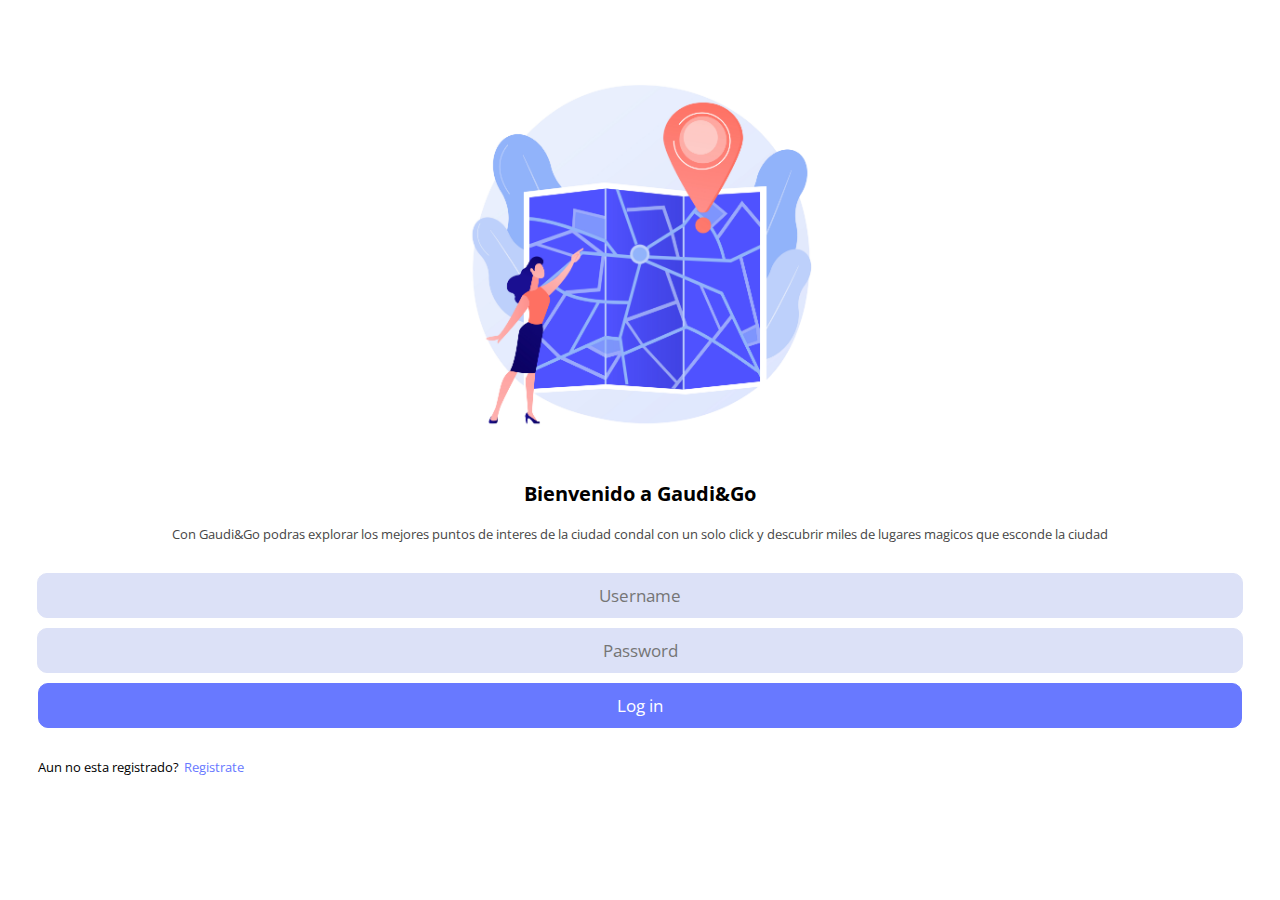
==== index.html @ 38e01262 "07/03" ====
<!DOCTYPE html>
<html lang="en">

<head>
    <meta charset="UTF-8">
    <meta http-equiv="X-UA-Compatible" content="IE=edge">
    <meta name="viewport" content="width=device-width, initial-scale=1.0">
    <title>GAUDI&GO</title>
    <link rel="stylesheet" href="app.css">
</head>

<body>
    <div class="container-login">
        <img src="img/login-pic/pic5.jpg" alt="algo a fallado">
        <h1>Bienvenido a Gaudi&Go</h1>
        <p>Con Gaudi&Go podras explorar los mejores puntos de interes de la ciudad condal con un solo click y descubrir miles de lugares magicos que esconde la ciudad</p>
        <input type="text" placeholder="Username">
        <input type="password" placeholder="Password">
        <input type="submit" value="Log in">
    </div>
    <div class="texto-registrate-inicia">
        <p>Aun no esta registrado?</p>
        <a href="sign-in.html">Registrate</a>
    </div>
</body>

</html>
---- app.css ----
@import url('https://fonts.googleapis.com/css2?family=Open+Sans&display=swap');
* {
    font-family: 'Open Sans', sans-serif;
}

:root {
    --color-1: #6879FF;
    --color-2: #dce1f7;
}

.container-login {
    display: flex;
    justify-content: center;
    align-items: center;
    flex-direction: column;
    margin: 30px;
}

.container-login h1 {
    margin-bottom: 0;
    margin-top: 0;
    font-size: 20px;
}

.container-login p {
    text-align: justify;
    color: rgb(70, 70, 70);
    font-size: 13px;
    margin-top: 18px;
    margin-bottom: 30px;
}

.container-login img {
    width: 450px;
    text-align: center;
    margin-bottom: 0;
}

.container-login input[type="text"],
.container-login input[type="password"] {
    border: 1px solid var(--color-2);
    border-radius: 10px;
    text-align: center;
    width: 100%;
    margin-bottom: 10px;
    padding: 10px 0px;
    background-color: var(--color-2);
    font-size: 17px;
}

.container-login input:focus[type="text"],
.container-login input:focus[type="password"] {
    outline: none;
}

.container-login input[type="submit"] {
    border: 1px solid var(--color-1);
    border-radius: 10px;
    text-align: center;
    width: 100%;
    padding: 10px 0px;
    background-color: var(--color-1);
    font-size: 17px;
    cursor: pointer;
    color: white;
}

.texto-registrate-inicia {
    margin-left: 30px;
    font-size: 13px;
    display: flex;
}

.texto-registrate-inicia p {
    margin-top: 0;
}

.texto-registrate-inicia a {
    margin-left: 5px;
    text-decoration: none;
    color: var(--color-1);
}
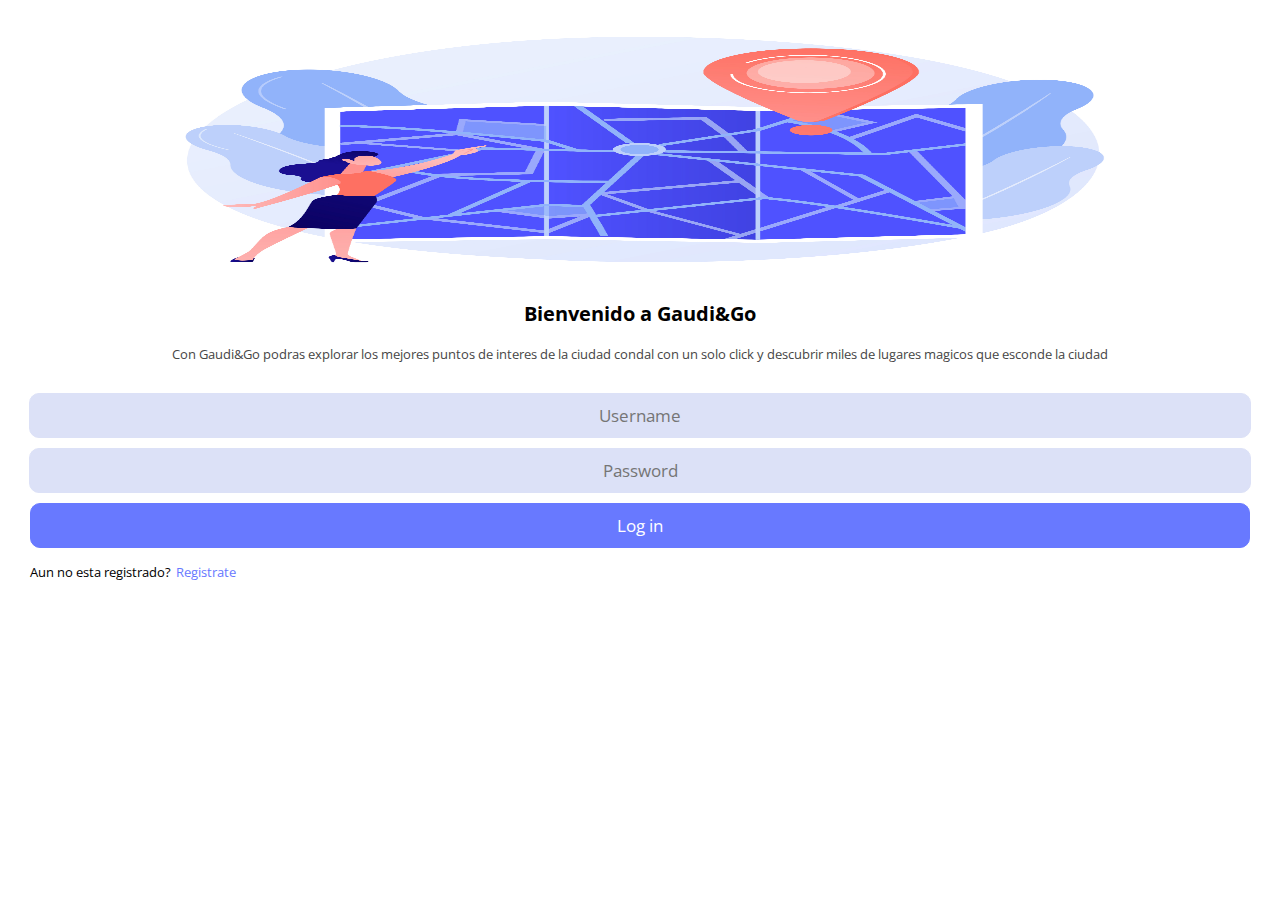
==== commit 739ffd48: "07/03" ====
--- a/index.html
+++ b/index.html
@@ -16,7 +16,7 @@
         <p>Con Gaudi&Go podras explorar los mejores puntos de interes de la ciudad condal con un solo click y descubrir miles de lugares magicos que esconde la ciudad</p>
         <input type="text" placeholder="Username">
         <input type="password" placeholder="Password">
-        <input type="submit" value="Log in">
+        <button type="submit">Log in</button>
     </div>
     <div class="texto-registrate-inicia">
         <p>Aun no esta registrado?</p>
--- a/app.css
+++ b/app.css
@@ -8,12 +8,16 @@
     --color-2: #dce1f7;
 }
 
+body {
+    margin: 0;
+}
+
 .container-login {
     display: flex;
     justify-content: center;
     align-items: center;
     flex-direction: column;
-    margin: 30px;
+    padding: 0px 30px 0px 30px;
 }
 
 .container-login h1 {
@@ -31,7 +35,8 @@
 }
 
 .container-login img {
-    width: 450px;
+    width: 100%;
+    height: 300px;
     text-align: center;
     margin-bottom: 0;
 }
@@ -53,7 +58,7 @@
     outline: none;
 }
 
-.container-login input[type="submit"] {
+.container-login button[type="submit"] {
     border: 1px solid var(--color-1);
     border-radius: 10px;
     text-align: center;
@@ -72,10 +77,11 @@
 }
 
 .texto-registrate-inicia p {
-    margin-top: 0;
+    margin-top: 15px;
 }
 
 .texto-registrate-inicia a {
+    margin-top: 15px;
     margin-left: 5px;
     text-decoration: none;
     color: var(--color-1);
